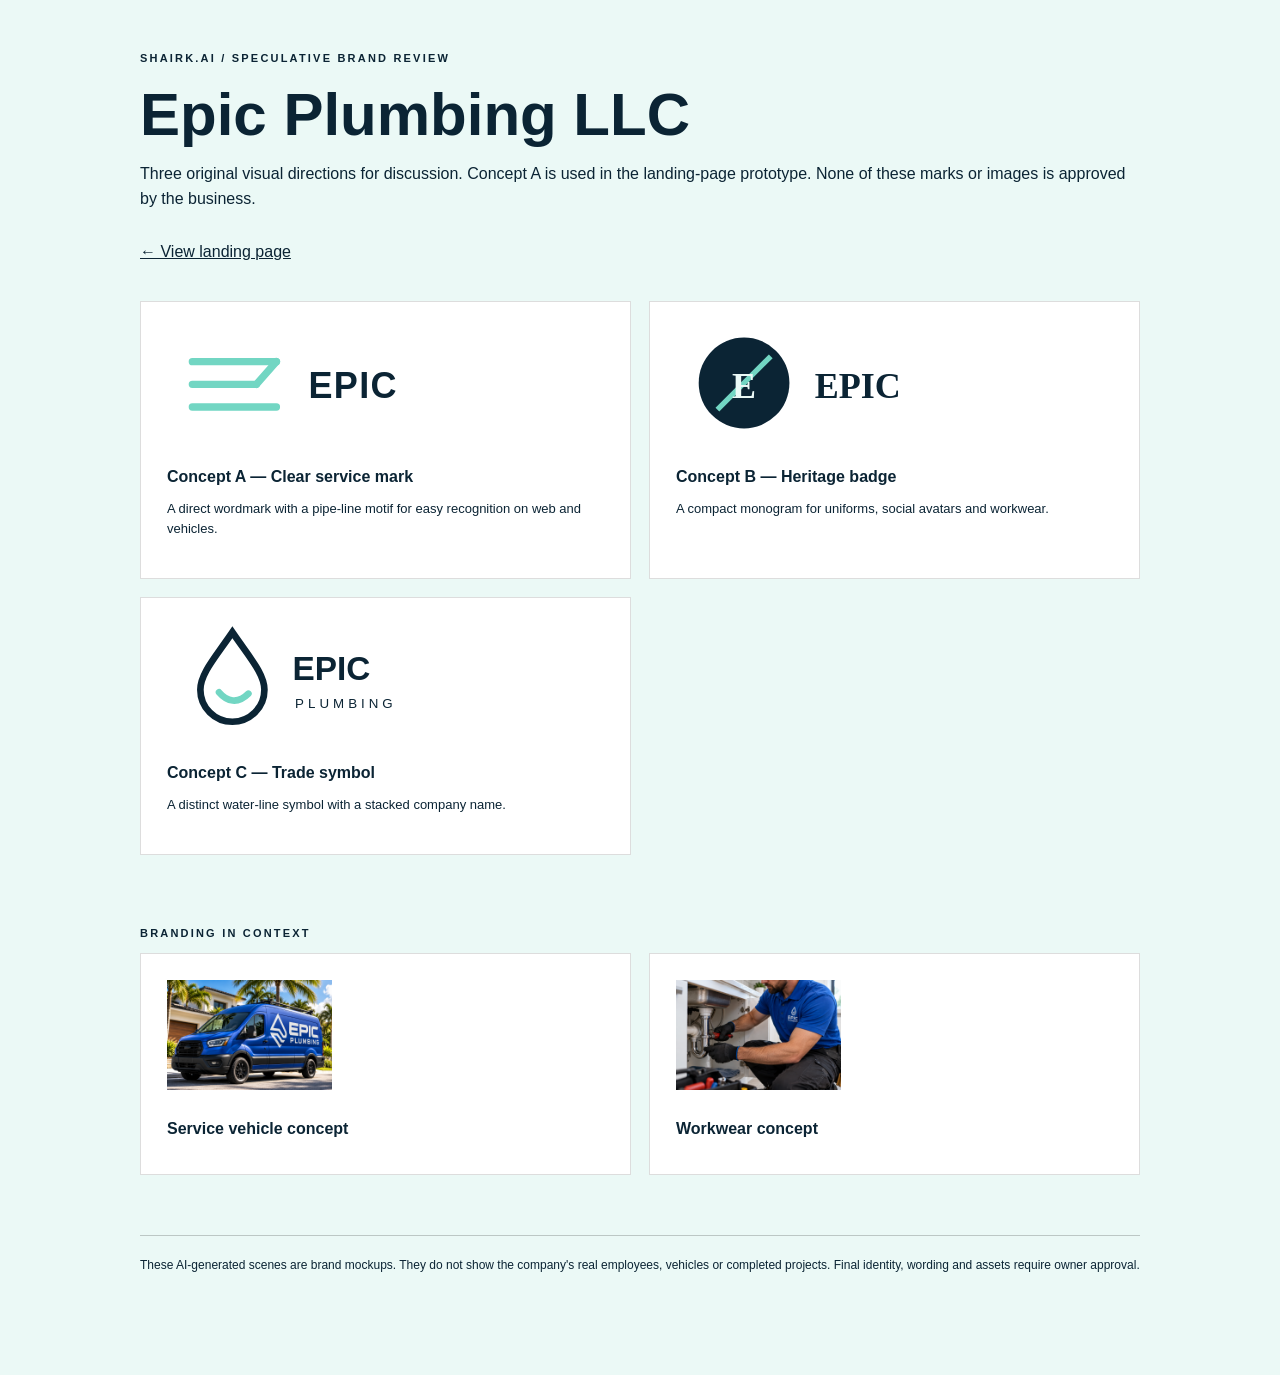
==== logo-review.html @ e81fb803 "Polish brand directions and add logo review" ====
<!doctype html><html lang="en"><head><meta charset="utf-8"><meta name="viewport" content="width=device-width,initial-scale=1"><title>Epic Plumbing LLC | Brand concept review</title><style>body{margin:0;background:#ebf9f6;color:#0b2434;font-family:Arial,sans-serif}main{width:min(1000px,calc(100% - 36px));margin:50px auto 100px}.eyebrow{font-size:11px;letter-spacing:.2em;font-weight:bold}h1{font-size:clamp(34px,5vw,60px);line-height:1.05;margin:16px 0}p{line-height:1.55}a{color:inherit}.back{display:inline-block;margin:15px 0 40px}.grid{display:grid;grid-template-columns:1fr 1fr;gap:18px}.card{background:white;padding:26px;border:1px solid #0002}.card img{width:100%;height:110px;object-fit:contain;object-position:left}.card h2{font-size:16px;margin:26px 0 10px}.card p{font-size:13px}.concept-photo{width:100%;height:300px;object-fit:cover}.photos{margin-top:70px}.note{font-size:12px;border-top:1px solid #0003;padding-top:20px;margin-top:60px}@media(max-width:700px){.grid{grid-template-columns:1fr}}</style></head><body><main><p class="eyebrow">SHAIRK.AI / SPECULATIVE BRAND REVIEW</p><h1>Epic Plumbing LLC</h1><p>Three original visual directions for discussion. Concept A is used in the landing-page prototype. None of these marks or images is approved by the business.</p><a class="back" href="/">← View landing page</a><div class="grid"><article class="card"><img src="assets/logo-concept-a.svg" alt="Clean professional wordmark"><h2>Concept A — Clear service mark</h2><p>A direct wordmark with a pipe-line motif for easy recognition on web and vehicles.</p></article><article class="card"><img src="assets/logo-concept-b.svg" alt="Monogram badge"><h2>Concept B — Heritage badge</h2><p>A compact monogram for uniforms, social avatars and workwear.</p></article><article class="card"><img src="assets/logo-concept-c.svg" alt="Water drop trade icon"><h2>Concept C — Trade symbol</h2><p>A distinct water-line symbol with a stacked company name.</p></article></div><div class="photos"><p class="eyebrow">BRANDING IN CONTEXT</p><div class="grid"><article class="card"><img class="concept-photo" src="assets/brand-vehicle.png" alt="Speculative branded service vehicle concept"><h2>Service vehicle concept</h2></article><article class="card"><img class="concept-photo" src="assets/brand-workwear.png" alt="Speculative branded workwear concept"><h2>Workwear concept</h2></article></div></div><p class="note">These AI-generated scenes are brand mockups. They do not show the company's real employees, vehicles or completed projects. Final identity, wording and assets require owner approval.</p></main></body></html>
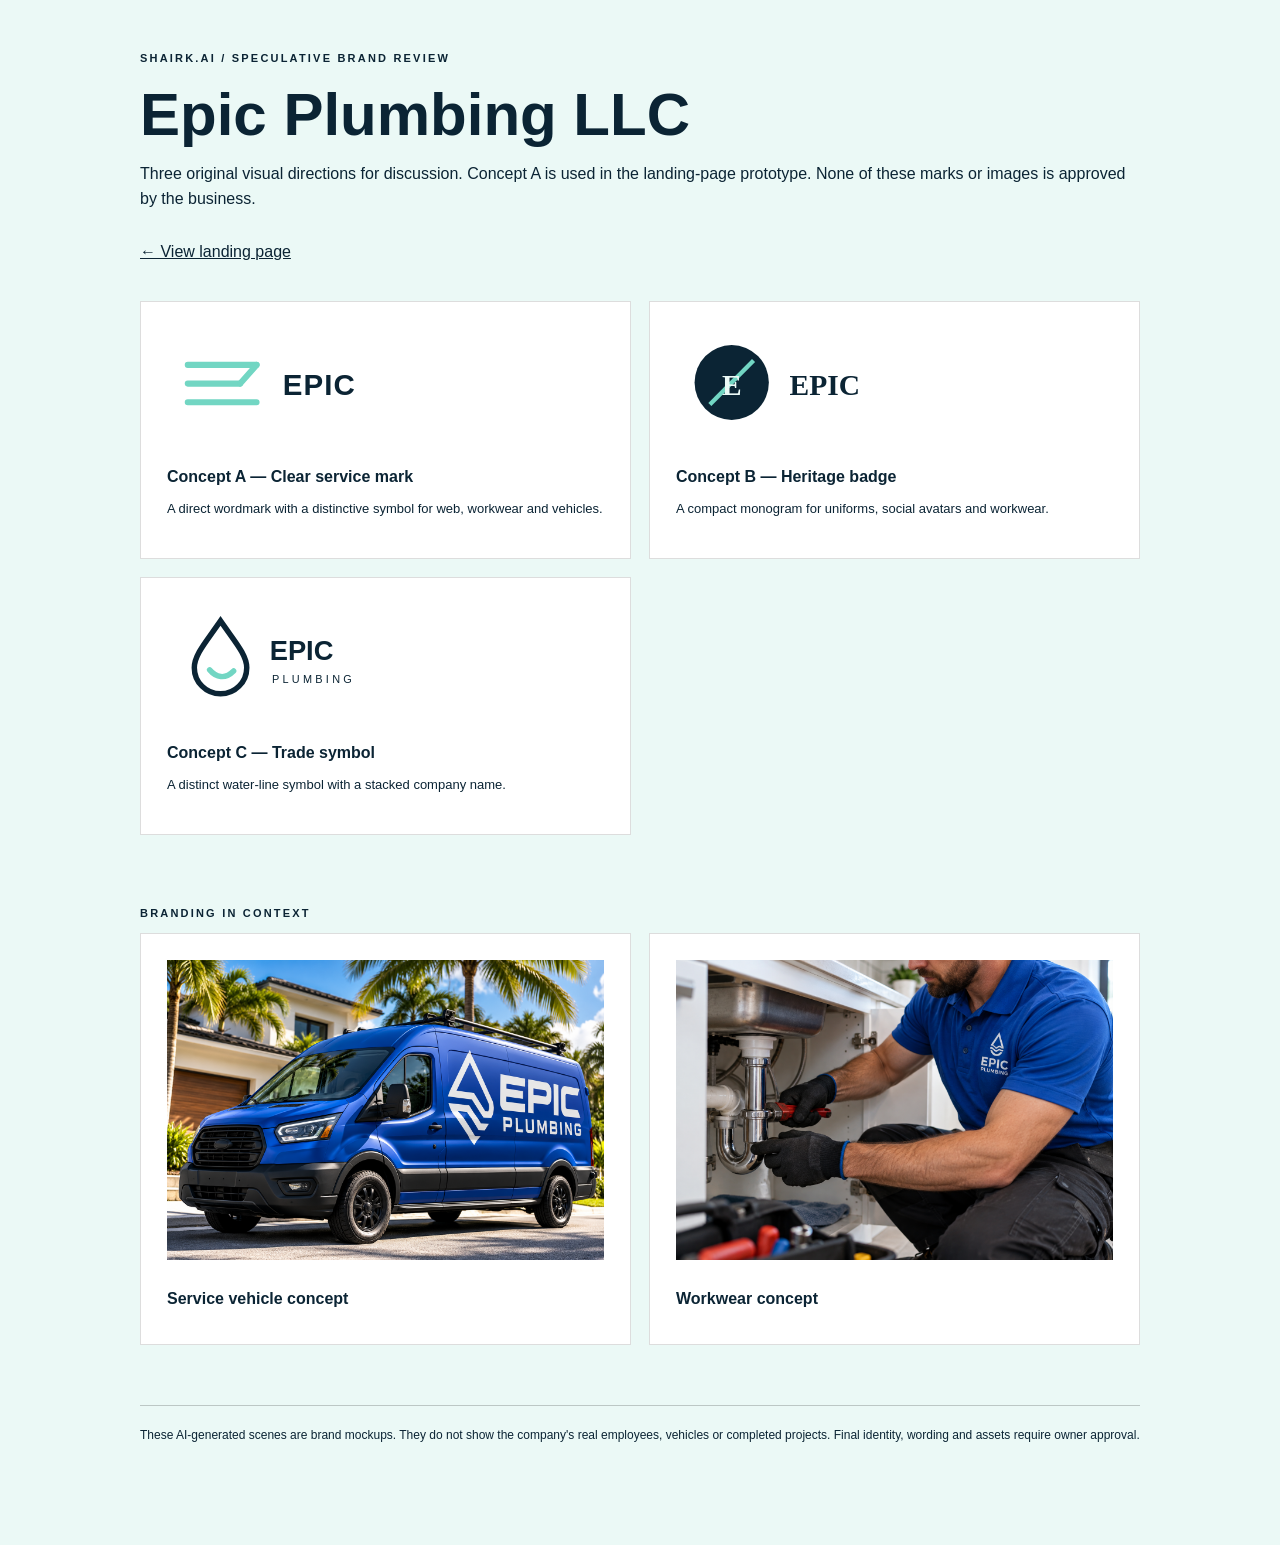
==== commit 042d1c9e: "Polish brand directions and add logo review" ====
--- a/logo-review.html
+++ b/logo-review.html
@@ -1 +1 @@
-<!doctype html><html lang="en"><head><meta charset="utf-8"><meta name="viewport" content="width=device-width,initial-scale=1"><title>Epic Plumbing LLC | Brand concept review</title><style>body{margin:0;background:#ebf9f6;color:#0b2434;font-family:Arial,sans-serif}main{width:min(1000px,calc(100% - 36px));margin:50px auto 100px}.eyebrow{font-size:11px;letter-spacing:.2em;font-weight:bold}h1{font-size:clamp(34px,5vw,60px);line-height:1.05;margin:16px 0}p{line-height:1.55}a{color:inherit}.back{display:inline-block;margin:15px 0 40px}.grid{display:grid;grid-template-columns:1fr 1fr;gap:18px}.card{background:white;padding:26px;border:1px solid #0002}.card img{width:100%;height:110px;object-fit:contain;object-position:left}.card h2{font-size:16px;margin:26px 0 10px}.card p{font-size:13px}.concept-photo{width:100%;height:300px;object-fit:cover}.photos{margin-top:70px}.note{font-size:12px;border-top:1px solid #0003;padding-top:20px;margin-top:60px}@media(max-width:700px){.grid{grid-template-columns:1fr}}</style></head><body><main><p class="eyebrow">SHAIRK.AI / SPECULATIVE BRAND REVIEW</p><h1>Epic Plumbing LLC</h1><p>Three original visual directions for discussion. Concept A is used in the landing-page prototype. None of these marks or images is approved by the business.</p><a class="back" href="/">← View landing page</a><div class="grid"><article class="card"><img src="assets/logo-concept-a.svg" alt="Clean professional wordmark"><h2>Concept A — Clear service mark</h2><p>A direct wordmark with a pipe-line motif for easy recognition on web and vehicles.</p></article><article class="card"><img src="assets/logo-concept-b.svg" alt="Monogram badge"><h2>Concept B — Heritage badge</h2><p>A compact monogram for uniforms, social avatars and workwear.</p></article><article class="card"><img src="assets/logo-concept-c.svg" alt="Water drop trade icon"><h2>Concept C — Trade symbol</h2><p>A distinct water-line symbol with a stacked company name.</p></article></div><div class="photos"><p class="eyebrow">BRANDING IN CONTEXT</p><div class="grid"><article class="card"><img class="concept-photo" src="assets/brand-vehicle.png" alt="Speculative branded service vehicle concept"><h2>Service vehicle concept</h2></article><article class="card"><img class="concept-photo" src="assets/brand-workwear.png" alt="Speculative branded workwear concept"><h2>Workwear concept</h2></article></div></div><p class="note">These AI-generated scenes are brand mockups. They do not show the company's real employees, vehicles or completed projects. Final identity, wording and assets require owner approval.</p></main></body></html>+<!doctype html><html lang="en"><head><meta charset="utf-8"><meta name="viewport" content="width=device-width,initial-scale=1"><title>Epic Plumbing LLC | Brand concept review</title><style>body{margin:0;background:#ebf9f6;color:#0b2434;font-family:Arial,sans-serif}main{width:min(1000px,calc(100% - 36px));margin:50px auto 100px}.eyebrow{font-size:11px;letter-spacing:.2em;font-weight:bold}h1{font-size:clamp(34px,5vw,60px);line-height:1.05;margin:16px 0}p{line-height:1.55}a{color:inherit}.back{display:inline-block;margin:15px 0 40px}.grid{display:grid;grid-template-columns:1fr 1fr;gap:18px}.card{background:white;padding:26px;border:1px solid #0002}.card img{width:100%;height:110px;object-fit:contain;object-position:left}.card h2{font-size:16px;margin:26px 0 10px}.card p{font-size:13px}.card img.concept-photo{width:100%;height:300px;object-fit:cover}.photos{margin-top:70px}.note{font-size:12px;border-top:1px solid #0003;padding-top:20px;margin-top:60px}@media(max-width:700px){.grid{grid-template-columns:1fr}}</style></head><body><main><p class="eyebrow">SHAIRK.AI / SPECULATIVE BRAND REVIEW</p><h1>Epic Plumbing LLC</h1><p>Three original visual directions for discussion. Concept A is used in the landing-page prototype. None of these marks or images is approved by the business.</p><a class="back" href="/">← View landing page</a><div class="grid"><article class="card"><img src="assets/logo-concept-a.svg" alt="Clean professional wordmark"><h2>Concept A — Clear service mark</h2><p>A direct wordmark with a distinctive symbol for web, workwear and vehicles.</p></article><article class="card"><img src="assets/logo-concept-b.svg" alt="Monogram badge"><h2>Concept B — Heritage badge</h2><p>A compact monogram for uniforms, social avatars and workwear.</p></article><article class="card"><img src="assets/logo-concept-c.svg" alt="Water drop trade icon"><h2>Concept C — Trade symbol</h2><p>A distinct water-line symbol with a stacked company name.</p></article></div><div class="photos"><p class="eyebrow">BRANDING IN CONTEXT</p><div class="grid"><article class="card"><img class="concept-photo" src="assets/brand-vehicle.png" alt="Speculative branded service vehicle concept"><h2>Service vehicle concept</h2></article><article class="card"><img class="concept-photo" src="assets/brand-workwear.png" alt="Speculative branded workwear concept"><h2>Workwear concept</h2></article></div></div><p class="note">These AI-generated scenes are brand mockups. They do not show the company's real employees, vehicles or completed projects. Final identity, wording and assets require owner approval.</p></main></body></html>
